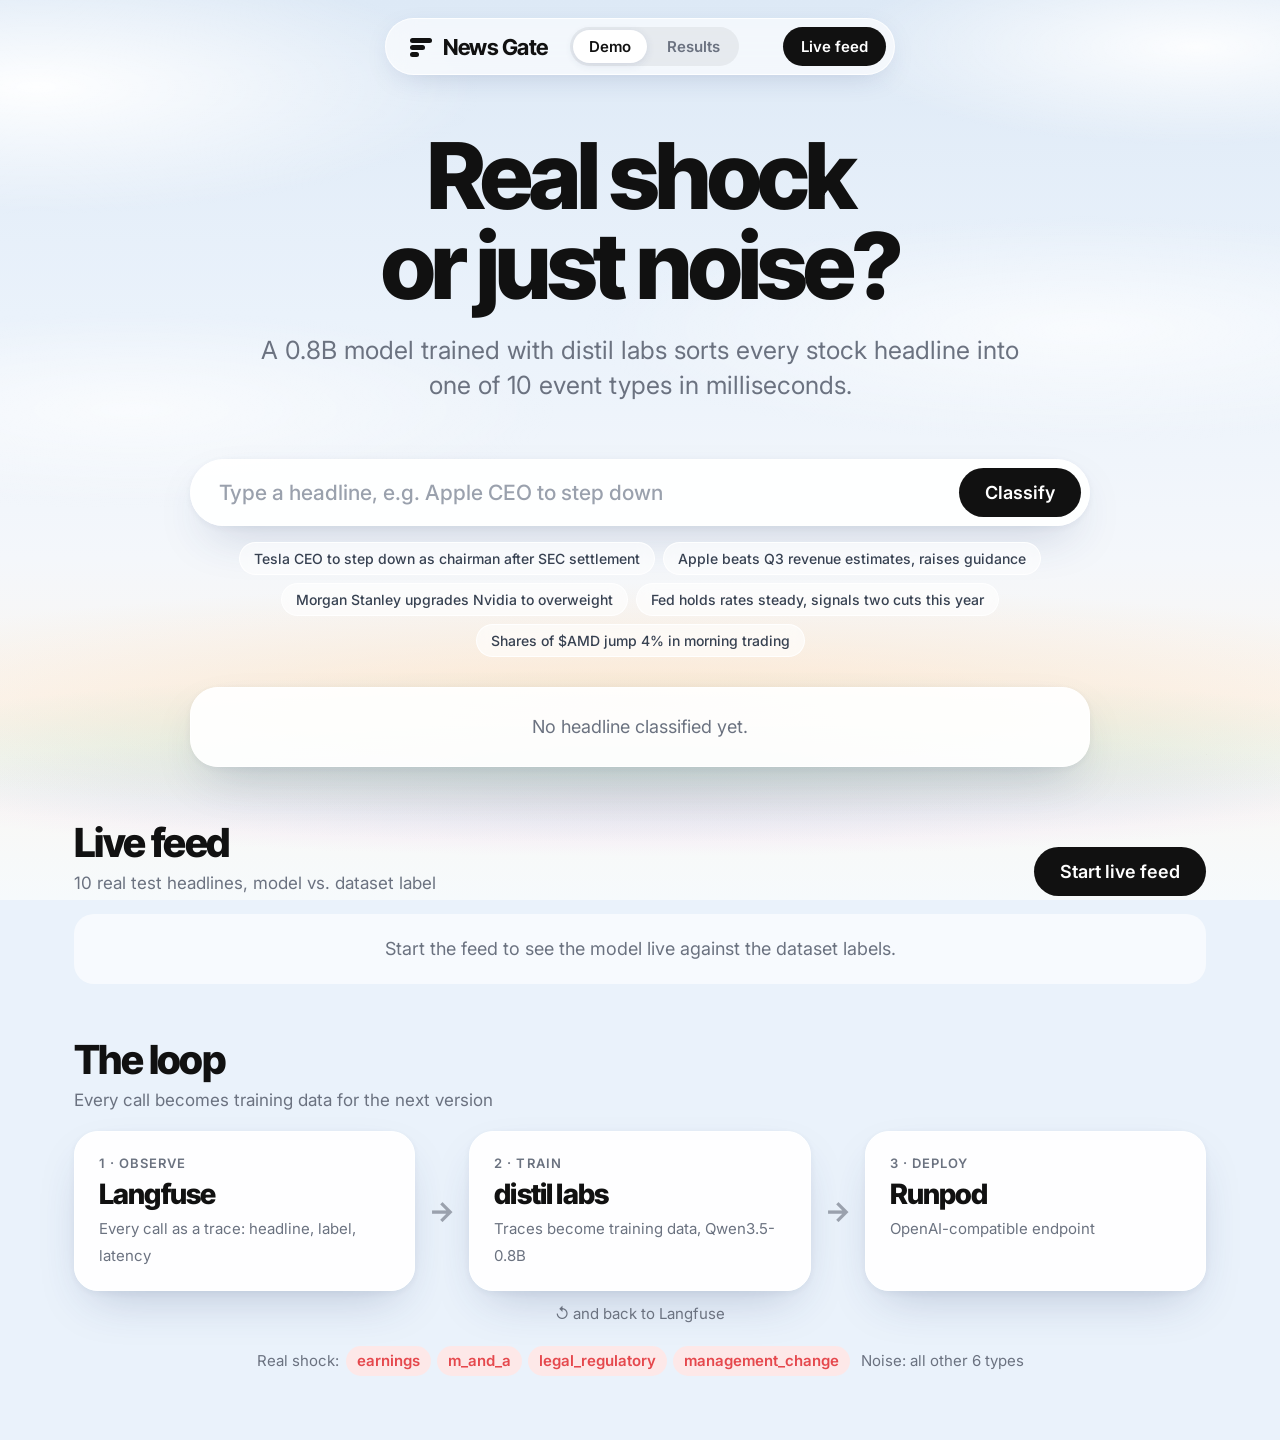
==== ui/index.html @ a43a711e "News Gate UI: animations (bar growth, count-up, sweep, card reveal, result pop, skeleton, feed slide" ====
<!doctype html>
<html lang="en">
<head>
<meta charset="utf-8">
<meta name="viewport" content="width=device-width, initial-scale=1">
<title>News Gate</title>
<link rel="preconnect" href="https://fonts.googleapis.com">
<link rel="preconnect" href="https://fonts.gstatic.com" crossorigin>
<link href="https://fonts.googleapis.com/css2?family=Inter+Tight:wght@400;500;600;700;800&family=Inter:wght@400;500;600&display=swap" rel="stylesheet">
<style>
  :root {
    --ink: #111111; --muted: #6b7280; --line: rgba(17,17,17,.08);
    --card: rgba(255,255,255,.92); --glass: rgba(255,255,255,.62);
    --red: #e5484d; --red-bg: #fde8e8; --green: #12a150; --green-bg: #e3f6ea;
    --shadow: 0 20px 50px -18px rgba(40,60,110,.28), 0 2px 8px rgba(40,60,110,.06);
    --display: "Inter Tight", "Inter Display", Inter, -apple-system, sans-serif;
    --body: Inter, -apple-system, BlinkMacSystemFont, "Segoe UI", sans-serif;
  }
  * { box-sizing: border-box; }
  html { background: #eaf2fb; }
  body {
    margin: 0; min-height: 100vh; color: var(--ink); font: 18px/1.45 var(--body);
    background:
      radial-gradient(ellipse 120% 22% at 50% 78%, rgba(255,214,170,.45), transparent 60%),
      radial-gradient(ellipse 110% 16% at 50% 84%, rgba(160,230,220,.55), transparent 60%),
      radial-gradient(ellipse 100% 12% at 50% 88%, rgba(233,180,235,.4), transparent 60%),
      linear-gradient(180deg, #dde9f6 0%, #eaf2fb 35%, #f4f7fb 62%, #fbf6f0 80%, #f6fafc 100%);
    background-attachment: fixed;
  }
  .sky { position: fixed; inset: -6% -12%; z-index: 0; pointer-events: none;
    background:
      radial-gradient(ellipse 40% 18% at 12% 14%, rgba(255,255,255,.95), transparent 70%),
      radial-gradient(ellipse 32% 14% at 85% 10%, rgba(255,255,255,.9), transparent 70%),
      radial-gradient(ellipse 45% 16% at 78% 38%, rgba(255,255,255,.7), transparent 70%),
      radial-gradient(ellipse 38% 14% at 18% 46%, rgba(255,255,255,.65), transparent 70%);
    animation: drift 90s ease-in-out infinite alternate; }
  @keyframes drift { from { transform: translate3d(-4%, 0, 0); } to { transform: translate3d(4%, -1.5%, 0); } }
  .wrap { position: relative; z-index: 1; max-width: 1180px; margin: 0 auto; padding: 18px 24px 64px; }
  nav { display: flex; justify-content: center; }
  .navpill { display: flex; align-items: center; gap: 22px; padding: 8px 8px 8px 22px; border-radius: 999px;
    background: var(--glass); backdrop-filter: blur(14px); -webkit-backdrop-filter: blur(14px);
    border: 1px solid rgba(255,255,255,.8); box-shadow: 0 8px 30px -12px rgba(40,60,110,.25); flex-wrap: wrap; max-width: 100%; }
  .logo { display: flex; align-items: center; gap: 9px; font: 700 22px var(--display); letter-spacing: -.02em; }
  .logo svg { flex: none; }
  .pills { display: flex; gap: 14px; color: var(--muted); font-size: 16px; flex-wrap: wrap; align-items: center; }
  .pill { display: inline-flex; align-items: center; gap: 7px; }
  .pill::before { content: ""; width: 8px; height: 8px; border-radius: 50%; background: #c4c9d2; }
  .pill.on::before { background: var(--green); }
  .pill.mock::before { background: #f5a524; }
  .btn { font: 600 18px var(--body); padding: 14px 26px; border-radius: 999px; border: 0; cursor: pointer;
    background: var(--ink); color: #fff; white-space: nowrap; transition: transform .15s, opacity .15s; }
  .btn:hover { transform: translateY(-1px); }
  .btn:disabled { opacity: .45; cursor: progress; transform: none; }
  .btn.sm { font-size: 15px; padding: 10px 18px; }

  .hero { text-align: center; padding: 56px 0 26px; }
  h1 { margin: 0; font: 800 clamp(44px, 7.4vw, 92px)/.98 var(--display); letter-spacing: -.045em; color: var(--ink); }
  .subtitle { margin: 22px auto 0; max-width: 760px; color: var(--muted); font-size: clamp(19px, 2.1vw, 25px); line-height: 1.4; }

  .ask { max-width: 900px; margin: 30px auto 0; }
  .inputpill { display: flex; gap: 8px; padding: 8px; border-radius: 999px; background: var(--card); box-shadow: var(--shadow); border: 1px solid #fff; }
  .inputpill input { flex: 1; min-width: 0; border: 0; outline: none; background: transparent; font: 500 21px var(--body); padding: 0 20px; color: var(--ink); }
  .inputpill input::placeholder { color: #9aa1ad; }
  .examples { display: flex; gap: 8px; flex-wrap: wrap; justify-content: center; margin-top: 16px; }
  .examples button { font: 500 14px var(--body); padding: 7px 14px; border-radius: 999px; cursor: pointer;
    background: var(--glass); color: #374151; border: 1px solid rgba(255,255,255,.9); backdrop-filter: blur(8px); }
  .examples button:hover { background: #fff; }

  .results { display: grid; gap: 20px; max-width: 900px; margin: 30px auto 0; }
  .results.two { grid-template-columns: 1fr 1fr; max-width: 1100px; }
  .card { background: var(--card); border-radius: 28px; box-shadow: var(--shadow); border: 1px solid #fff; }
  .result { padding: 26px 30px; min-width: 0; animation: float .35s ease; }
  @keyframes float { from { opacity: 0; transform: translateY(10px); } }
  .result .vh { display: flex; justify-content: space-between; gap: 12px; color: var(--muted); font-size: 15px; font-weight: 500; }
  .result .vh b { color: var(--ink); font-weight: 600; }
  .result .main { display: flex; align-items: center; justify-content: space-between; gap: 18px; flex-wrap: wrap; margin: 8px 0 4px; }
  .result .label { font: 800 54px/1.05 var(--display); letter-spacing: -.04em; overflow-wrap: break-word; min-width: 0; }
  .results.two .result .label { font-size: 42px; }
  .badge { display: inline-flex; align-items: center; gap: 8px; font: 700 20px var(--body); padding: 10px 18px; border-radius: 999px; white-space: nowrap; }
  .badge::before { content: ""; width: 10px; height: 10px; border-radius: 50%; background: currentColor; }
  .badge.shock { color: var(--red); background: var(--red-bg); }
  .badge.noise { color: var(--green); background: var(--green-bg); }
  .meta { display: flex; gap: 24px; flex-wrap: wrap; margin-top: 14px; color: var(--muted); font-size: 16px; align-items: center; }
  .meta b { color: var(--ink); font-variant-numeric: tabular-nums; }
  a { color: var(--ink); font-weight: 600; text-underline-offset: 3px; }
  .err { color: var(--red); font-size: 15px; overflow-wrap: anywhere; }
  .placeholder { text-align: center; color: var(--muted); padding: 26px; }

  section.block { margin-top: 56px; }
  .sechead { display: flex; align-items: flex-end; justify-content: space-between; gap: 20px; flex-wrap: wrap; margin-bottom: 18px; }
  h2 { margin: 0; font: 800 40px/1 var(--display); letter-spacing: -.04em; }
  .sub { color: var(--muted); font-size: 17px; margin-top: 8px; }
  .stats { display: flex; gap: 12px; flex-wrap: wrap; align-items: center; }
  .stat { padding: 12px 18px; border-radius: 20px; display: flex; align-items: center; gap: 12px; }
  .stat .n { font: 800 30px/1 var(--display); letter-spacing: -.03em; font-variant-numeric: tabular-nums; }
  .stat .l { color: var(--muted); font-size: 13px; line-height: 1.25; }
  .feed { display: grid; gap: 10px; }
  .item { display: grid; grid-template-columns: 36px minmax(0,1fr) auto; gap: 14px; align-items: center; padding: 14px 20px; border-radius: 20px; animation: float .3s ease; }
  .item .ok { width: 30px; height: 30px; border-radius: 50%; display: grid; place-items: center; font-weight: 800; font-size: 16px; }
  .item .ok.y { background: var(--green-bg); color: var(--green); }
  .item .ok.n { background: var(--red-bg); color: var(--red); }
  .item .hl { font-size: 17px; font-weight: 500; overflow: hidden; text-overflow: ellipsis; white-space: nowrap; }
  .item .pred { display: flex; gap: 8px; align-items: center; flex-wrap: wrap; justify-content: flex-end; font-size: 14px; }
  .chip { padding: 4px 11px; border-radius: 999px; background: #f2f4f7; font-weight: 600; white-space: nowrap; }
  .chip.good { color: var(--green); background: var(--green-bg); }
  .chip.bad { color: var(--red); background: var(--red-bg); }
  .muted { color: var(--muted); }
  .empty { color: var(--muted); text-align: center; padding: 22px; border-radius: 20px; background: var(--glass); }

  .loop { display: grid; grid-template-columns: 1fr auto 1fr auto 1fr; gap: 14px; align-items: stretch; }
  .step { padding: 22px 24px; border-radius: 24px; }
  .step .k { font-size: 13px; color: var(--muted); font-weight: 600; text-transform: uppercase; letter-spacing: .08em; }
  .step b { display: block; font: 800 28px/1.1 var(--display); letter-spacing: -.03em; margin: 6px 0 6px; }
  .step span { color: var(--muted); font-size: 15px; }
  .arrow { font: 700 28px var(--display); color: #9aa1ad; align-self: center; }
  .loopback { text-align: center; color: var(--muted); font-size: 15px; margin-top: 12px; }
  .legend { margin-top: 18px; text-align: center; color: var(--muted); font-size: 15px; }
  .legend .chip { display: inline-block; margin: 4px 3px 0; }

  .tabs { display: flex; gap: 4px; padding: 3px; border-radius: 999px; background: rgba(17,17,17,.06); }
  .tab { font: 600 15px var(--body); padding: 7px 16px; border-radius: 999px; border: 0; background: transparent; color: var(--muted); cursor: pointer; }
  .tab.active { background: #fff; color: var(--ink); box-shadow: 0 2px 8px rgba(40,60,110,.12); }
  .bars { max-width: 1000px; margin: 34px auto 0; padding: 30px 34px; display: grid; gap: 22px; }
  .bar { display: grid; grid-template-columns: 260px minmax(0,1fr) 170px; gap: 18px; align-items: center; }
  .bname { font-size: 19px; font-weight: 600; }
  .bname small { display: block; font-size: 14px; color: var(--muted); font-weight: 500; }
  .btrack { height: 34px; border-radius: 999px; background: #eef1f5; overflow: hidden; }
  .bfill { position: relative; overflow: hidden; height: 100%; width: var(--v); border-radius: 999px; background: #c9cfd8; transition: width .9s cubic-bezier(.16,1,.3,1); }
  .anim-zero .bfill { width: 0; transition: none; }
  .bfill.sweep::after { content: ""; position: absolute; inset: 0; background: linear-gradient(100deg, transparent 20%, rgba(255,255,255,.75) 50%, transparent 80%); transform: translateX(-100%); animation: sweep 1.1s ease-out forwards; }
  @keyframes sweep { to { transform: translateX(100%); } }
  .reveal { opacity: 0; transform: translateY(16px); }
  .reveal.in { animation: rise .7s cubic-bezier(.16,1,.3,1) forwards; animation-delay: var(--d, 0ms); }
  @keyframes rise { to { opacity: 1; transform: none; } }
  .result { animation: pop .45s cubic-bezier(.16,1,.3,1); }
  @keyframes pop { from { opacity: 0; transform: scale(.96); } }
  .badge.shock { animation: pulse-red 1.1s ease-out .2s 1; }
  .badge.noise { animation: pulse-green 1.1s ease-out .2s 1; }
  @keyframes pulse-red { 0% { box-shadow: 0 0 0 0 rgba(229,72,77,.5); } 100% { box-shadow: 0 0 0 18px rgba(229,72,77,0); } }
  @keyframes pulse-green { 0% { box-shadow: 0 0 0 0 rgba(18,161,80,.4); } 100% { box-shadow: 0 0 0 18px rgba(18,161,80,0); } }
  .skel { padding: 26px 30px; }
  .skel i { display: block; height: 18px; border-radius: 999px; margin: 12px 0; background: linear-gradient(90deg, #eef1f5 25%, #f8fafc 50%, #eef1f5 75%); background-size: 200% 100%; animation: shimmer 1.1s linear infinite; }
  .skel i:nth-child(2) { height: 46px; width: 60%; }
  .skel i:nth-child(3) { width: 35%; }
  @keyframes shimmer { from { background-position: 200% 0; } to { background-position: -200% 0; } }
  .item { animation: slidein .5s cubic-bezier(.16,1,.3,1); }
  @keyframes slidein { from { opacity: 0; transform: translateX(-24px); } }
  .item .ok { animation: tick .5s cubic-bezier(.34,1.56,.64,1) .15s both; }
  @keyframes tick { from { transform: scale(0) rotate(-45deg); opacity: 0; } }
  .arrow { position: relative; }
  .arrow::after { content: ""; position: absolute; left: -6px; top: 50%; width: 8px; height: 8px; margin-top: -4px; border-radius: 50%;
    background: #a78bfa; box-shadow: 0 0 10px 3px rgba(167,139,250,.6); opacity: 0; animation: travel 4.8s ease-in-out infinite; }
  .loop .arrow:nth-of-type(4)::after { animation-delay: 1.6s; }
  @keyframes travel { 0% { transform: translateX(0); opacity: 0; } 5% { opacity: 1; } 28% { transform: translateX(34px); opacity: 1; } 33%, 100% { transform: translateX(34px); opacity: 0; } }
  .loop .step { animation: glow 4.8s ease-in-out infinite; }
  .loop .step:nth-of-type(3) { animation-delay: 1.6s; }
  .loop .step:nth-of-type(5) { animation-delay: 3.2s; }
  @keyframes glow { 0%, 30%, 100% { box-shadow: var(--shadow); } 12% { box-shadow: var(--shadow), 0 0 0 2px rgba(167,139,250,.45), 0 0 34px rgba(167,139,250,.35); } }
  .loopback { animation: back 4.8s ease-in-out infinite; }
  @keyframes back { 0%, 80%, 100% { color: var(--muted); } 90% { color: #8b5cf6; } }
  .bval { font: 800 30px var(--display); letter-spacing: -.03em; text-align: right; font-variant-numeric: tabular-nums; color: #6b7280; white-space: nowrap; }
  .bar.hi .bname, .bar.hi .bval { color: var(--ink); }
  .bar.hi .bfill { background: linear-gradient(90deg, #7dd3fc, #a78bfa 55%, #f472b6); }
  .bar.hi .bval { font-size: 38px; }
  .footline { text-align: center; margin-top: 40px; font: 800 clamp(26px, 3.4vw, 40px)/1.1 var(--display); letter-spacing: -.04em; }
  .kpis { display: grid; grid-template-columns: 1fr 1fr; gap: 20px; margin-top: 22px; }
  .kpi { padding: 24px 30px; }
  .kv { font: 800 64px/1 var(--display); letter-spacing: -.04em; font-variant-numeric: tabular-nums; }
  .kpi.hi .kv { background: linear-gradient(90deg, #38bdf8, #a78bfa 55%, #ec4899); -webkit-background-clip: text; background-clip: text; color: transparent; }
  .kl { color: var(--muted); font-size: 18px; margin-top: 8px; font-weight: 500; }
  .ins-grid { display: grid; grid-template-columns: 1fr 1fr; gap: 20px; margin-top: 20px; }
  .ins { padding: 26px 30px; min-width: 0; }
  h3 { margin: 0 0 16px; font: 800 26px/1.1 var(--display); letter-spacing: -.03em; }
  .cats { display: grid; gap: 15px; }
  .cat { display: grid; grid-template-columns: 170px minmax(0,1fr) 52px; gap: 12px; align-items: center; font-size: 15px; font-weight: 600; }
  .cat .btrack { height: 16px; }
  .cat .bfill { background: linear-gradient(90deg, #7dd3fc, #a78bfa); }
  .cat .pct { text-align: right; font-variant-numeric: tabular-nums; }
  .conf { display: flex; align-items: center; gap: 8px; flex-wrap: wrap; padding: 8px 0; border-bottom: 1px solid var(--line); font-size: 16px; }
  .conf .x { margin-left: auto; font: 800 20px var(--display); color: var(--red); }
  .exerr { margin-top: 16px; display: grid; gap: 10px; }
  .exerr div { font-size: 15px; color: #374151; }
  .exerr small { display: block; color: var(--muted); font-size: 13px; margin-top: 2px; }
  @media (prefers-reduced-motion: reduce) {
    *, *::before, *::after { animation: none !important; transition: none !important; }
    .reveal { opacity: 1; transform: none; }
    .arrow::after { display: none; }
  }
  @media (max-width: 860px) {
    .kpis, .ins-grid { grid-template-columns: 1fr; }
    .cat { grid-template-columns: 130px minmax(0,1fr) 46px; }
    .bar { grid-template-columns: 1fr auto; }
    .btrack { grid-column: 1 / -1; grid-row: 2; }
    .wrap { padding: 12px 16px 48px; }
    .navpill { padding: 8px 8px 8px 16px; gap: 12px; }
    .pills { display: none; }
    .hero { padding-top: 36px; }
    .inputpill { flex-direction: column; border-radius: 28px; }
    .inputpill input { padding: 14px 14px; }
    .results.two { grid-template-columns: 1fr; }
    .result .label { font-size: 38px; }
    .item { grid-template-columns: 30px minmax(0,1fr); }
    .item .pred { grid-column: 2; justify-content: flex-start; }
    .item .hl { white-space: normal; }
    .loop { grid-template-columns: 1fr; }
    .arrow { text-align: center; transform: rotate(90deg); }
    h2 { font-size: 32px; }
  }
</style>
</head>
<body>
<div class="sky" aria-hidden="true"></div>
<div class="wrap">
  <nav>
    <div class="navpill">
      <div class="logo">
        <svg width="26" height="26" viewBox="0 0 26 26" aria-hidden="true"><rect x="2" y="4" width="22" height="5" rx="2.5" fill="#111"/><rect x="2" y="11" width="15" height="5" rx="2.5" fill="#111"/><rect x="2" y="18" width="9" height="5" rx="2.5" fill="#111"/></svg>
        News Gate
      </div>
      <div class="tabs" role="tablist">
        <button type="button" class="tab active" data-page="demo">Demo</button>
        <button type="button" class="tab" data-page="results">Results</button>
      </div>
      <div class="pills" id="pills"></div>
      <button class="btn sm" type="button" id="navfeed">Live feed</button>
    </div>
  </nav>

  <div id="page-demo">
  <div class="hero">
    <h1>Real shock<br>or just noise?</h1>
    <div class="subtitle">A 0.8B model trained with distil labs sorts every stock headline into one of 10 event types in milliseconds.</div>
  </div>

  <div class="ask">
    <form class="inputpill" id="form">
      <input type="text" id="headline" autocomplete="off" placeholder="Type a headline, e.g. Apple CEO to step down" />
      <button class="btn" type="submit" id="go">Classify</button>
    </form>
    <div class="examples" id="examples"></div>
  </div>

  <div class="results" id="results"><div class="card placeholder">No headline classified yet.</div></div>

  <section class="block" id="feedsec">
    <div class="sechead">
      <div>
        <h2>Live feed</h2>
        <div class="sub">10 real test headlines, model vs. dataset label</div>
      </div>
      <div class="stats"><span class="stats" id="stats"></span><button class="btn" id="feedbtn" type="button">Start live feed</button></div>
    </div>
    <div class="feed" id="feed"><div class="empty">Start the feed to see the model live against the dataset labels.</div></div>
  </section>

  <section class="block">
    <div class="sechead">
      <div>
        <h2>The loop</h2>
        <div class="sub">Every call becomes training data for the next version</div>
      </div>
    </div>
    <div class="loop">
      <div class="card step"><div class="k">1 &middot; Observe</div><b>Langfuse</b><span>Every call as a trace: headline, label, latency</span></div>
      <div class="arrow">&rarr;</div>
      <div class="card step"><div class="k">2 &middot; Train</div><b>distil labs</b><span>Traces become training data, Qwen3.5-0.8B</span></div>
      <div class="arrow">&rarr;</div>
      <div class="card step"><div class="k">3 &middot; Deploy</div><b>Runpod</b><span>OpenAI-compatible endpoint</span></div>
    </div>
    <div class="loopback">&#8634; and back to Langfuse</div>
    <div class="legend">Real shock:
      <span class="chip bad">earnings</span><span class="chip bad">m_and_a</span><span class="chip bad">legal_regulatory</span><span class="chip bad">management_change</span>
      &nbsp;Noise: all other 6 types
    </div>
  </section>
  </div>

  <div id="page-results" hidden>
    <div class="hero">
      <h1>Our 0.8B student<br>beats its teacher.</h1>
      <div class="subtitle">Exactly correct event type on 400 test headlines.</div>
    </div>
    <div class="card bars">
      <div class="bar"><div class="bname">Keyword rules</div><div class="btrack"><div class="bfill" style="--v:30.5%"></div></div><div class="bval">30.5 %</div></div>
      <div class="bar"><div class="bname">Qwen3.5-0.8B untrained</div><div class="btrack"><div class="bfill" style="--v:55.75%"></div></div><div class="bval">55.75 %</div></div>
      <div class="bar"><div class="bname">GLM 5.3 teacher</div><div class="btrack"><div class="bfill" style="--v:79.25%"></div></div><div class="bval">79.25 %</div></div>
      <div class="bar hi"><div class="bname">Our Qwen3.5-0.8B<small>distil labs, 6.6 min training</small></div><div class="btrack"><div class="bfill" style="--v:88%"></div></div><div class="bval">88.0 %</div></div>
    </div>
    <div id="insights" hidden>
      <div class="kpis">
        <div class="card kpi"><div class="kv" id="kpi-exact"></div><div class="kl">Exact event type</div></div>
        <div class="card kpi hi"><div class="kv" id="kpi-shock"></div><div class="kl">Shock vs. noise correct</div></div>
      </div>
      <div class="ins-grid">
        <div class="card ins">
          <h3>Accuracy per category</h3>
          <div class="cats" id="cats"></div>
        </div>
        <div class="card ins">
          <h3>Where it still fails</h3>
          <div id="confusions"></div>
          <div class="exerr" id="exerr"></div>
        </div>
      </div>
      <div class="loopback" style="font-size:18px">These errors become the next training round (Langfuse &rarr; distil labs)</div>
    </div>
    <div class="loop" style="margin-top:28px">
      <div class="card step"><div class="k">1</div><b>Collect traces on Langfuse</b></div>
      <div class="arrow">&rarr;</div>
      <div class="card step"><div class="k">2</div><b>Train on distil labs</b><span>LoRA, teacher-generated synthetic data</span></div>
      <div class="arrow">&rarr;</div>
      <div class="card step"><div class="k">3</div><b>Run on Runpod</b></div>
    </div>
    <div class="loopback">&#8634; and back to Langfuse</div>
    <div class="footline">Frontier quality at a fraction of the cost.</div>
  </div>
</div>

<script>
const $ = (id) => document.getElementById(id);
const esc = (s) => String(s ?? "").replace(/[&<>"']/g, (c) => ({"&":"&amp;","<":"&lt;",">":"&gt;",'"':"&quot;","'":"&#39;"}[c]));
let CONFIG = null;

const EXAMPLES = [
  "Tesla CEO to step down as chairman after SEC settlement",
  "Apple beats Q3 revenue estimates, raises guidance",
  "Morgan Stanley upgrades Nvidia to overweight",
  "Fed holds rates steady, signals two cuts this year",
  "Shares of $AMD jump 4% in morning trading",
];

async function api(path, body) {
  const res = await fetch(path, body ? { method: "POST", headers: { "Content-Type": "application/json" }, body: JSON.stringify(body) } : {});
  const data = await res.json();
  if (!res.ok) throw new Error(data.error || res.statusText);
  return data;
}

function badge(shock) {
  if (shock === null || shock === undefined) return "";
  return shock ? '<span class="badge shock">Real shock</span>' : '<span class="badge noise">Noise</span>';
}

function renderResults(results) {
  const box = $("results");
  box.className = "results" + (results.length > 1 ? " two" : "");
  box.innerHTML = results.map((r) => `
    <div class="card result">
      <div class="vh"><span>${r.variant === "mock" ? "Mock" : "Version " + esc(r.variant)}</span><b>${r.mock ? "Mock (keyword rules)" : esc(r.model)}</b></div>
      ${r.error ? `<div class="main"><div class="label" style="color:var(--red)">Error</div></div><div class="err">${esc(r.error)}</div>` : `
      <div class="main"><div class="label">${esc(r.label).replace(/_/g, "_<wbr>")}</div>${badge(r.shock)}</div>`}
      <div class="meta">
        <span>Response time <b><span class="count" data-to="${r.latency_ms}" data-dec="0">${r.latency_ms}</span> ms</b></span>
        ${r.trace_url ? `<a href="${esc(r.trace_url)}" target="_blank" rel="noopener">View in Langfuse &rarr;</a>` : `<span>${r.mock ? "Mock mode, no trace" : "No Langfuse trace"}</span>`}
      </div>
    </div>`).join("");
  box.querySelectorAll(".count").forEach((el) => countUp(el, 600));
}

const REDUCED = matchMedia("(prefers-reduced-motion: reduce)").matches;
function countUp(el, ms = 900, delay = 0) {
  const to = parseFloat(el.dataset.to), dec = +el.dataset.dec || 0, suffix = el.dataset.suffix || "";
  if (REDUCED) { el.textContent = to.toFixed(dec) + suffix; return; }
  const start = performance.now() + delay;
  el.textContent = (0).toFixed(dec) + suffix;
  const step = (t) => {
    const k = Math.min(1, Math.max(0, (t - start) / ms));
    el.textContent = (to * (1 - Math.pow(1 - k, 3))).toFixed(dec) + suffix;
    if (k < 1) requestAnimationFrame(step);
  };
  requestAnimationFrame(step);
}

async function classify(headline) {
  $("go").disabled = true;
  const n = CONFIG && CONFIG.variants.length > 1 ? 2 : 1;
  $("results").className = "results" + (n > 1 ? " two" : "");
  $("results").innerHTML = '<div class="card skel"><i></i><i></i><i></i></div>'.repeat(n);
  try {
    const data = await api("/classify", { headline });
    renderResults(data.results);
    return data.results;
  } catch (e) {
    $("results").innerHTML = `<div class="card placeholder err">${esc(e.message)}</div>`;
  } finally {
    $("go").disabled = false;
  }
}

$("form").addEventListener("submit", (e) => {
  e.preventDefault();
  const h = $("headline").value.trim();
  if (h) classify(h);
});

$("examples").innerHTML = EXAMPLES.map((x, i) => `<button type="button" data-i="${i}">${esc(x)}</button>`).join("");
$("examples").addEventListener("click", (e) => {
  const b = e.target.closest("button");
  if (!b) return;
  $("headline").value = EXAMPLES[b.dataset.i];
  classify(EXAMPLES[b.dataset.i]);
});

function sparkline(values) {
  if (values.length < 2) return "";
  const w = 90, h = 30, max = Math.max(...values), min = Math.min(...values), span = max - min || 1;
  const pts = values.map((v, i) => `${(i * w / (values.length - 1)).toFixed(1)},${(h - 3 - (v - min) / span * (h - 6)).toFixed(1)}`).join(" ");
  const last = pts.split(" ").pop().split(",");
  return `<svg width="${w + 6}" height="${h}" viewBox="-3 0 ${w + 6} ${h}" aria-hidden="true">
    <defs><linearGradient id="sg" gradientUnits="userSpaceOnUse" x1="0" x2="${w}" y1="0" y2="0"><stop offset="0" stop-color="#7dd3fc"/><stop offset="1" stop-color="#f472b6"/></linearGradient></defs>
    <polyline points="${pts}" fill="none" stroke="url(#sg)" stroke-width="2.5" stroke-linecap="round" stroke-linejoin="round"/>
    <circle cx="${last[0]}" cy="${last[1]}" r="3.5" fill="#f472b6"/></svg>`;
}

function renderStats(stats) {
  const keys = Object.keys(stats);
  $("stats").innerHTML = keys.map((k) => {
    const s = stats[k];
    const acc = s.n ? Math.round((100 * s.hit) / s.n) : 0;
    const lat = s.n ? Math.round(s.ms.reduce((a, b) => a + b, 0) / s.n) : 0;
    const tag = keys.length > 1 ? ` &middot; ${esc(k)}` : "";
    return `<div class="card stat"><div class="n">${acc}%</div><div class="l">Accuracy${tag}<br>${s.hit} of ${s.n}</div></div>
            <div class="card stat"><div class="n">${lat}<span class="muted" style="font-size:16px"> ms</span></div><div class="l">Latency${tag}<br>Mean</div>${sparkline(s.ms)}</div>`;
  }).join("");
}

async function runFeed() {
  const btn = $("feedbtn");
  if (btn.disabled) return;
  btn.disabled = true; $("navfeed").disabled = true;
  btn.textContent = "Running...";
  $("feed").innerHTML = "";
  const stats = {};
  CONFIG.variants.forEach((v) => (stats[v.key] = { n: 0, hit: 0, ms: [] }));
  renderStats(stats);
  try {
    const items = await api("/feed");
    for (const it of items) {
      $("headline").value = it.headline;
      const results = (await api("/classify", { headline: it.headline })).results;
      results.forEach((r) => {
        const s = stats[r.variant] || (stats[r.variant] = { n: 0, hit: 0, ms: [] });
        s.n += 1; s.ms.push(r.latency_ms); if (r.label === it.expected) s.hit += 1;
      });
      renderStats(stats);
      const allOk = results.every((r) => r.label === it.expected);
      const preds = results.map((r) => {
        const tag = results.length > 1 ? `${esc(r.variant)}: ` : "";
        return `<span class="chip ${r.label === it.expected ? "good" : "bad"}">${tag}${esc(r.label ?? "Error")}</span>`;
      }).join("");
      const row = document.createElement("div");
      row.className = "card item";
      row.innerHTML = `<div class="ok ${allOk ? "y" : "n"}">${allOk ? "&#10003;" : "&#10005;"}</div>
        <div class="hl" title="${esc(it.headline)}">${esc(it.headline)}</div>
        <div class="pred">${preds}<span class="muted">Dataset: ${esc(it.expected)}</span></div>`;
      $("feed").prepend(row);
      renderResults(results);
      await new Promise((r) => setTimeout(r, 400));
    }
  } catch (e) {
    $("feed").insertAdjacentHTML("afterbegin", `<div class="empty err">${esc(e.message)}</div>`);
  } finally {
    btn.disabled = false; $("navfeed").disabled = false;
    btn.textContent = "Restart live feed";
  }
}
$("feedbtn").addEventListener("click", runFeed);
$("navfeed").addEventListener("click", () => { showPage("demo"); $("feedsec").scrollIntoView({ behavior: "smooth" }); runFeed(); });

function showPage(name) {
  $("page-demo").hidden = name !== "demo";
  $("page-results").hidden = name !== "results";
  document.querySelectorAll(".tab").forEach((t) => t.classList.toggle("active", t.dataset.page === name));
  history.replaceState(null, "", name === "results" ? "#results" : "#");
  window.scrollTo(0, 0);
  if (name === "results") animateResults();
}

function animateResults() {
  const page = $("page-results");
  if (page.hidden) return;
  const cards = page.querySelectorAll(".card:not(.step)");
  cards.forEach((c, i) => { c.classList.add("reveal"); c.classList.remove("in"); c.style.setProperty("--d", `${i * 90}ms`); });
  page.classList.add("anim-zero");
  page.querySelectorAll(".bfill").forEach((b) => b.classList.remove("sweep"));
  void page.offsetWidth;
  cards.forEach((c) => c.classList.add("in"));
  page.classList.remove("anim-zero");
  const fills = [...page.querySelectorAll(".bars .bfill")].concat([...page.querySelectorAll(".cats .bfill")]);
  fills.forEach((b, i) => { b.style.transitionDelay = `${150 + i * 110}ms`; });
  page.querySelectorAll(".bars .bval, .cats .pct, .kv").forEach((el, i) => {
    if (!el.dataset.to) {
      const m = el.textContent.match(/[\d.]+/);
      if (!m) return;
      el.dataset.to = m[0]; el.dataset.dec = (m[0].split(".")[1] || "").length; el.dataset.suffix = " %";
    }
    countUp(el, 900, 150 + i * 60);
  });
  const ours = page.querySelector(".bar.hi .bfill");
  if (ours) setTimeout(() => ours.classList.add("sweep"), 150 + 3 * 110 + 900);
}
document.querySelectorAll(".tab").forEach((t) => t.addEventListener("click", () => showPage(t.dataset.page)));
document.addEventListener("keydown", (e) => {
  if (e.target.tagName === "INPUT" || e.metaKey || e.ctrlKey || e.altKey) return;
  if (e.key === "1") showPage("demo");
  if (e.key === "2") showPage("results");
});
const pct = (x, d = 0) => (Math.round(x * 100 * 10 ** d + 1e-6) / 10 ** d).toFixed(d) + " %";
fetch("/insights").then((r) => (r.ok ? r.json() : null)).then((d) => {
  if (!d) return;
  $("kpi-exact").textContent = pct(d.accuracy, 1);
  $("kpi-shock").textContent = pct(d.shock_accuracy, 1);
  $("cats").innerHTML = Object.entries(d.per_label).sort((a, b) => b[1].acc - a[1].acc).map(([k, v]) =>
    `<div class="cat"><span>${esc(k)}</span><div class="btrack"><div class="bfill" style="--v:${v.acc * 100}%"></div></div><span class="pct">${pct(v.acc)}</span></div>`).join("");
  $("confusions").innerHTML = d.top_confusions.map((c) =>
    `<div class="conf"><span class="chip">${esc(c.gold)}</span>&rarr;<span class="chip bad">${esc(c.pred)}</span><span class="x">x${c.count}</span></div>`).join("");
  $("exerr").innerHTML = d.example_errors.slice(0, 3).map((e) =>
    `<div>&ldquo;${esc(e.headline)}&rdquo;<small>dataset ${esc(e.gold)}, predicted ${esc(e.pred)}</small></div>`).join("");
  $("insights").hidden = false;
  animateResults();
}).catch(() => {});
window.addEventListener("hashchange", () => showPage(location.hash === "#results" ? "results" : "demo"));
if (location.hash === "#results") showPage("results");

(async () => {
  CONFIG = await api("/config");
  const pills = [];
  if (CONFIG.mock) pills.push('<span class="pill mock">Mock mode</span>');
  else CONFIG.variants.forEach((v) => pills.push(`<span class="pill on">${esc(v.key)}: ${esc(v.model)}</span>`));
  pills.push(`<span class="pill ${CONFIG.langfuse ? "on" : ""}">Langfuse ${CONFIG.langfuse ? "on" : "off"}</span>`);
  $("pills").innerHTML = pills.join("");
})();
</script>
</body>
</html>
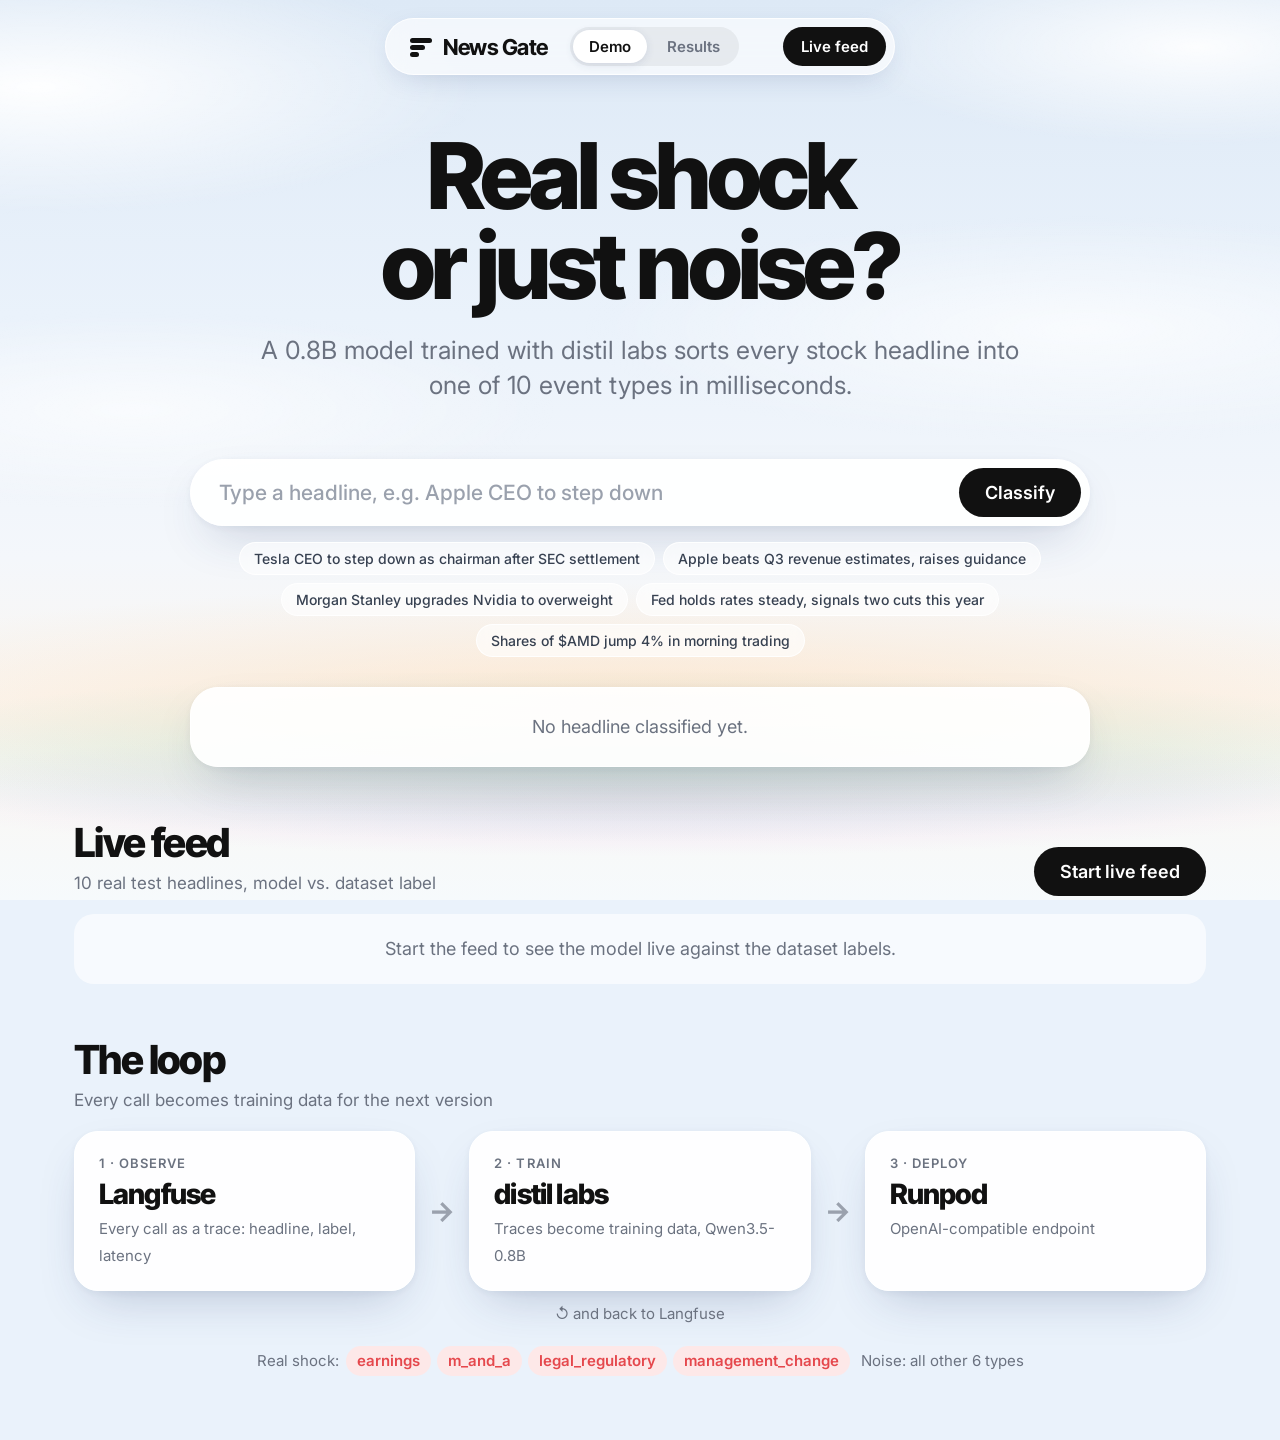
==== commit 30d26a91: "News Gate UI: Vercel layout (static index.html, Python functions under ui/api, shared _core, vercel." ====
--- a/ui/index.html
+++ b/ui/index.html
@@ -377,7 +377,7 @@
   $("results").className = "results" + (n > 1 ? " two" : "");
   $("results").innerHTML = '<div class="card skel"><i></i><i></i><i></i></div>'.repeat(n);
   try {
-    const data = await api("/classify", { headline });
+    const data = await api("/api/classify", { headline });
     renderResults(data.results);
     return data.results;
   } catch (e) {
@@ -434,10 +434,10 @@
   CONFIG.variants.forEach((v) => (stats[v.key] = { n: 0, hit: 0, ms: [] }));
   renderStats(stats);
   try {
-    const items = await api("/feed");
+    const items = await api("/api/feed");
     for (const it of items) {
       $("headline").value = it.headline;
-      const results = (await api("/classify", { headline: it.headline })).results;
+      const results = (await api("/api/classify", { headline: it.headline })).results;
       results.forEach((r) => {
         const s = stats[r.variant] || (stats[r.variant] = { n: 0, hit: 0, ms: [] });
         s.n += 1; s.ms.push(r.latency_ms); if (r.label === it.expected) s.hit += 1;
@@ -506,7 +506,7 @@
   if (e.key === "2") showPage("results");
 });
 const pct = (x, d = 0) => (Math.round(x * 100 * 10 ** d + 1e-6) / 10 ** d).toFixed(d) + " %";
-fetch("/insights").then((r) => (r.ok ? r.json() : null)).then((d) => {
+fetch("/api/insights").then((r) => (r.ok ? r.json() : null)).then((d) => {
   if (!d) return;
   $("kpi-exact").textContent = pct(d.accuracy, 1);
   $("kpi-shock").textContent = pct(d.shock_accuracy, 1);
@@ -523,7 +523,7 @@
 if (location.hash === "#results") showPage("results");
 
 (async () => {
-  CONFIG = await api("/config");
+  CONFIG = await api("/api/config");
   const pills = [];
   if (CONFIG.mock) pills.push('<span class="pill mock">Mock mode</span>');
   else CONFIG.variants.forEach((v) => pills.push(`<span class="pill on">${esc(v.key)}: ${esc(v.model)}</span>`));
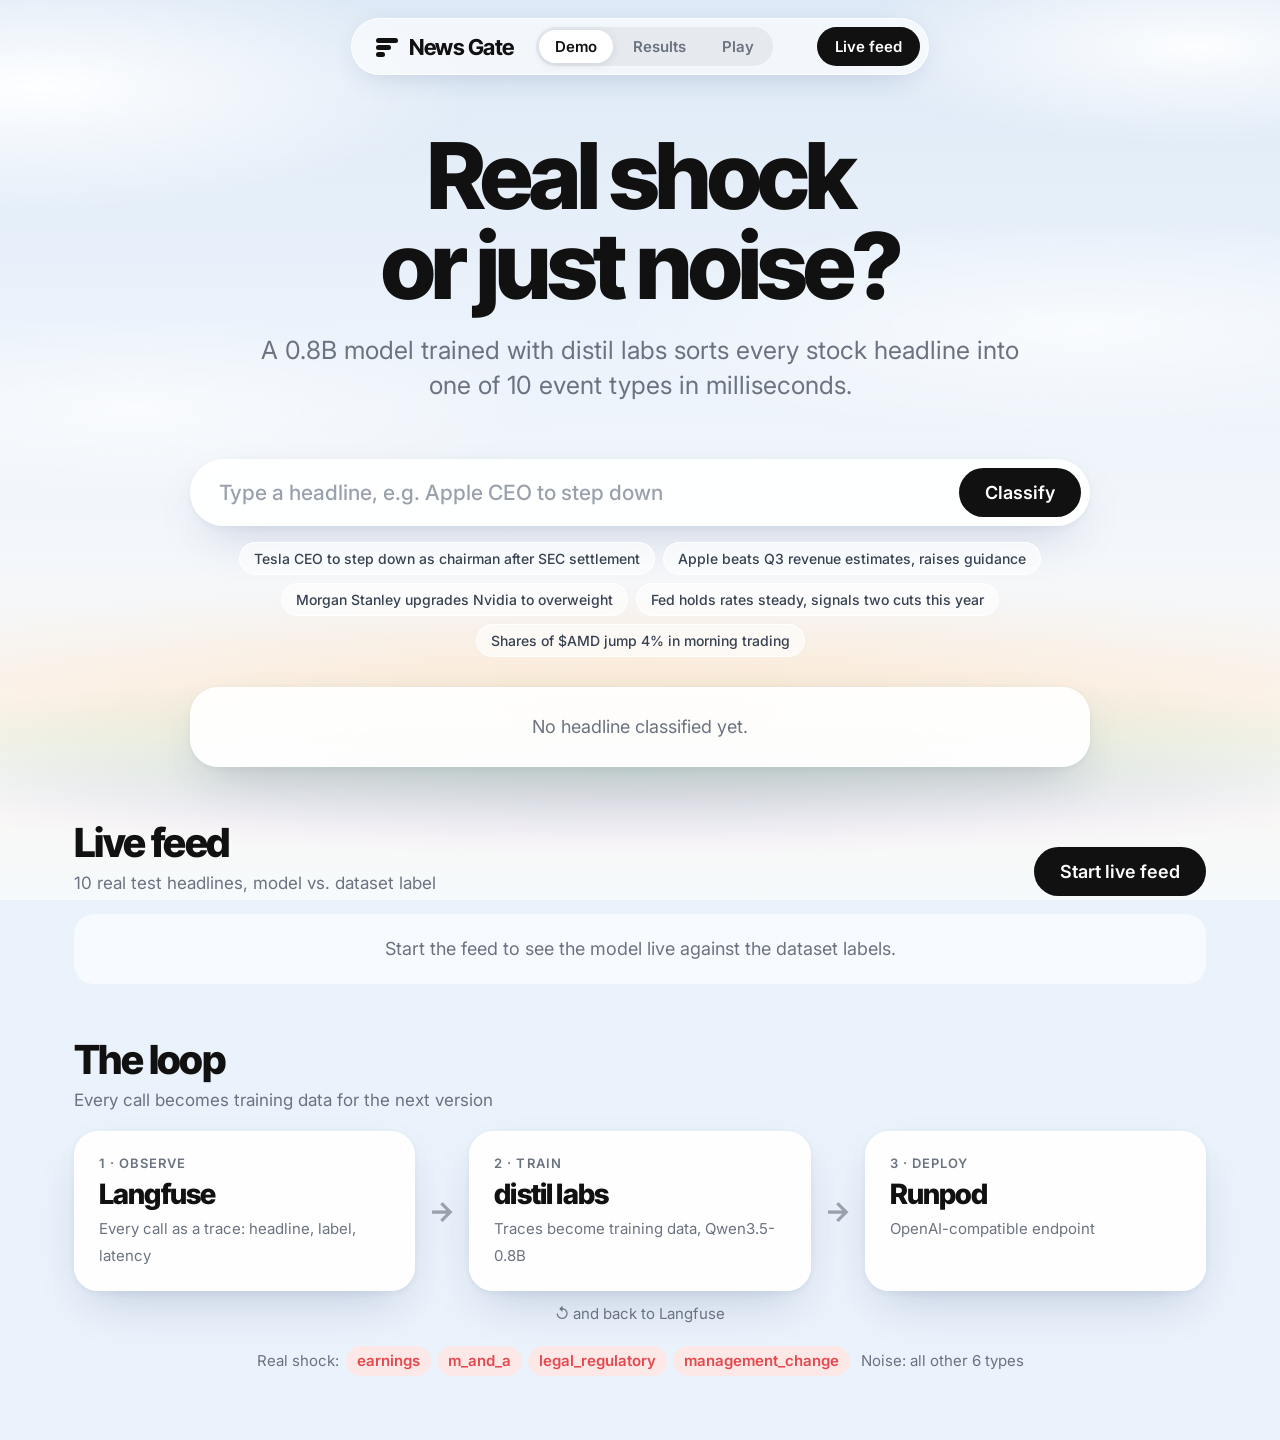
==== commit c728c89c: "News Gate UI: Play page 'Beat the model' (10 random test headlines, countdown, live model reveal, sc" ====
--- a/ui/index.html
+++ b/ui/index.html
@@ -181,13 +181,93 @@
   .exerr { margin-top: 16px; display: grid; gap: 10px; }
   .exerr div { font-size: 15px; color: #374151; }
   .exerr small { display: block; color: var(--muted); font-size: 13px; margin-top: 2px; }
+  .kstrip { display: grid; grid-template-columns: 1fr 1fr 1.55fr 1fr .8fr; margin: 30px 0 22px; padding: 6px 0; }
+  .ks { padding: 16px 22px; border-left: 1px solid var(--line); min-width: 0; }
+  .ks:first-child { border-left: 0; }
+  .kv.sm { font-size: clamp(22px, 2.5vw, 32px); white-space: nowrap; }
+  .kv.grad { background: linear-gradient(90deg, #38bdf8, #a78bfa 55%, #ec4899); -webkit-background-clip: text; background-clip: text; color: transparent; }
+  .kv .slash { color: #c4c9d2; font-weight: 600; }
+  .ks .kl { font-size: 14px; margin-top: 6px; }
+  .ins-grid.wide { grid-template-columns: minmax(0, 1.5fr) minmax(0, 1fr); }
+  .heatwrap { overflow-x: auto; }
+  .heat { border-collapse: separate; border-spacing: 3px; font-size: 12px; margin: 0 auto; }
+  .heat th { font-weight: 600; color: var(--muted); white-space: nowrap; padding: 0 6px 0 0; text-align: right; }
+  .heat thead th { height: 112px; vertical-align: bottom; padding: 0; text-align: left; }
+  .heat thead th span { display: inline-block; transform: rotate(-55deg); transform-origin: left bottom; translate: 14px -2px; width: 18px; }
+  .heat td { width: 32px; height: 28px; text-align: center; border-radius: 6px; font-weight: 700; font-variant-numeric: tabular-nums; }
+  .heat td.diag { color: #fff; }
+  .heat td.zero { color: transparent; background: #f3f5f8; }
+  .mcard { display: grid; grid-template-columns: auto minmax(0, 1fr); gap: 12px 18px; margin: 0; font-size: 16px; }
+  .mcard dt { color: var(--muted); font-weight: 500; }
+  .mcard dd { margin: 0; font-weight: 600; overflow-wrap: anywhere; }
+  .history { max-width: 900px; margin: 18px auto 0; }
+  .hhead { color: var(--muted); font-size: 14px; font-weight: 600; text-transform: uppercase; letter-spacing: .08em; margin: 0 0 8px 6px; }
+  .hrow { display: grid; grid-template-columns: minmax(0, 1fr) auto auto; gap: 12px; align-items: center; padding: 10px 18px; border-radius: 16px; margin-bottom: 6px;
+    background: var(--glass); border: 1px solid rgba(255,255,255,.9); font-size: 15px; animation: slidein .4s cubic-bezier(.16,1,.3,1); }
+  .hrow .hl { overflow: hidden; text-overflow: ellipsis; white-space: nowrap; font-weight: 500; }
+  .hrow .ms { color: var(--muted); font-variant-numeric: tabular-nums; font-size: 14px; }
+  .chip.shk { color: var(--red); background: var(--red-bg); }
+  .chip.nse { color: var(--green); background: var(--green-bg); }
+  #page-play .hero { padding: 26px 0 0; }
+  #page-play h1 { font-size: clamp(40px, 5.4vw, 66px); }
+  #page-play .subtitle { margin-top: 12px; font-size: clamp(17px, 1.8vw, 21px); }
+  .gbtn.dim { opacity: .3; }
+  .gbtn.picked { outline: 4px solid rgba(17,17,17,.85); outline-offset: 3px; }
+  .gscore { display: flex; align-items: center; justify-content: center; gap: 28px; max-width: 900px; margin: 20px auto 0; padding: 12px 30px; }
+  .gs { text-align: center; min-width: 90px; }
+  .gn { font: 800 48px/1 var(--display); letter-spacing: -.04em; font-variant-numeric: tabular-nums; }
+  .gn.grad { background: linear-gradient(90deg, #38bdf8, #a78bfa 55%, #ec4899); -webkit-background-clip: text; background-clip: text; color: transparent; }
+  .gvs { color: var(--muted); font-weight: 600; }
+  .ground { margin-left: auto; color: var(--muted); font-weight: 600; font-size: 16px; }
+  .gstage { max-width: 900px; margin: 16px auto 0; padding: 28px 34px; min-height: 300px; display: flex; flex-direction: column; justify-content: center; animation: pop .45s cubic-bezier(.16,1,.3,1); }
+  .gstart { text-align: center; }
+  .btn.big { font-size: 22px; padding: 18px 38px; }
+  .ghint { color: var(--muted); font-size: 15px; margin-top: 16px; }
+  .ghint b { color: var(--ink); }
+  .gtop { display: flex; align-items: center; gap: 24px; }
+  .ghead { flex: 1; min-width: 0; font: 700 clamp(24px, 3vw, 34px)/1.2 var(--display); letter-spacing: -.02em; overflow-wrap: break-word; }
+  .ring { flex: none; width: 84px; height: 84px; position: relative; }
+  .ring svg { transform: rotate(-90deg); }
+  .ring .rbg { stroke: #eef1f5; }
+  .ring .rfg { stroke: url(#rg); stroke-linecap: round; transition: stroke-dashoffset .1s linear; }
+  .ring .rt { position: absolute; inset: 0; display: grid; place-items: center; font: 800 26px var(--display); font-variant-numeric: tabular-nums; }
+  .ring.low .rt { color: var(--red); }
+  .gbtns { display: grid; grid-template-columns: 1fr 1fr; gap: 16px; margin-top: 30px; }
+  .gbtn { font: 700 24px var(--body); padding: 22px; border-radius: 999px; border: 0; cursor: pointer; color: #fff; background: var(--ink); transition: transform .15s, box-shadow .15s; }
+  .gbtn:hover { transform: translateY(-2px); }
+  .gbtn.s { background: var(--red); box-shadow: 0 12px 30px -12px rgba(229,72,77,.7); }
+  .gbtn.n { background: var(--green); box-shadow: 0 12px 30px -12px rgba(18,161,80,.7); }
+  .gbtn kbd { font: 600 14px var(--body); opacity: .75; margin-left: 8px; }
+  .gbtn:disabled { cursor: default; transform: none; }
+  .greveal { display: grid; gap: 10px; margin-top: 26px; }
+  .grow { display: grid; grid-template-columns: 130px minmax(0,1fr) auto; gap: 14px; align-items: center; padding: 12px 18px; border-radius: 16px; background: #f6f8fb; opacity: 0; animation: rise .55s cubic-bezier(.16,1,.3,1) forwards; animation-delay: var(--d); }
+  .grow .who { color: var(--muted); font-weight: 600; font-size: 15px; }
+  .grow .what { font-weight: 700; font-size: 19px; display: flex; gap: 10px; align-items: center; flex-wrap: wrap; min-width: 0; }
+  .grow .res { font-size: 22px; font-weight: 800; }
+  .grow .res.y { color: var(--green); } .grow .res.n { color: var(--red); }
+  .gnote { color: var(--muted); text-align: center; margin-top: 18px; font-size: 15px; }
+  .gnext { display: flex; justify-content: flex-end; margin-top: 20px; }
+  .gend { text-align: center; }
+  .gend .gverdict { font: 800 clamp(40px, 6vw, 72px)/1 var(--display); letter-spacing: -.045em; margin: 6px 0 14px; }
+  .gend .line { font-size: 22px; color: #374151; font-weight: 600; }
+  .gend .line b { color: var(--ink); }
   @media (prefers-reduced-motion: reduce) {
     *, *::before, *::after { animation: none !important; transition: none !important; }
     .reveal { opacity: 1; transform: none; }
     .arrow::after { display: none; }
   }
   @media (max-width: 860px) {
-    .kpis, .ins-grid { grid-template-columns: 1fr; }
+    .kpis, .ins-grid, .ins-grid.wide { grid-template-columns: 1fr; }
+    .gstage { padding: 24px 20px; }
+    .gtop { flex-direction: column-reverse; align-items: flex-start; }
+    .gbtns { grid-template-columns: 1fr; }
+    .grow { grid-template-columns: 1fr auto; }
+    .grow .who { grid-column: 1 / -1; }
+    .ground { display: none; }
+    .kstrip { grid-template-columns: 1fr 1fr; }
+    .ks { border-left: 0; }
+    .hrow { grid-template-columns: minmax(0, 1fr) auto; }
+    .hrow .ms { display: none; }
     .cat { grid-template-columns: 130px minmax(0,1fr) 46px; }
     .bar { grid-template-columns: 1fr auto; }
     .btrack { grid-column: 1 / -1; grid-row: 2; }
@@ -220,6 +300,7 @@
       <div class="tabs" role="tablist">
         <button type="button" class="tab active" data-page="demo">Demo</button>
         <button type="button" class="tab" data-page="results">Results</button>
+        <button type="button" class="tab" data-page="play">Play</button>
       </div>
       <div class="pills" id="pills"></div>
       <button class="btn sm" type="button" id="navfeed">Live feed</button>
@@ -241,6 +322,10 @@
   </div>
 
   <div class="results" id="results"><div class="card placeholder">No headline classified yet.</div></div>
+  <div class="history" id="history" hidden>
+    <div class="hhead">Recent classifications</div>
+    <div id="histlist"></div>
+  </div>
 
   <section class="block" id="feedsec">
     <div class="sechead">
@@ -280,6 +365,13 @@
       <h1>Our 0.8B student<br>beats its teacher.</h1>
       <div class="subtitle">Exactly correct event type on 400 test headlines.</div>
     </div>
+    <div class="card kstrip">
+      <div class="ks"><div class="kv sm" data-to="88.0" data-dec="1" data-suffix=" %">88.0 %</div><div class="kl">Exact event type</div></div>
+      <div class="ks"><div class="kv sm grad" data-to="94.8" data-dec="1" data-suffix=" %">94.8 %</div><div class="kl">Shock vs. noise</div></div>
+      <div class="ks"><div class="kv sm nocount">88.5 % <span class="slash">/</span> 95.0 %</div><div class="kl">Langfuse live check</div></div>
+      <div class="ks"><div class="kv sm" data-to="6.6" data-dec="1" data-suffix=" min">6.6 min</div><div class="kl">Training</div></div>
+      <div class="ks"><div class="kv sm" data-to="0.8" data-dec="1" data-suffix="B">0.8B</div><div class="kl">Model</div></div>
+    </div>
     <div class="card bars">
       <div class="bar"><div class="bname">Keyword rules</div><div class="btrack"><div class="bfill" style="--v:30.5%"></div></div><div class="bval">30.5 %</div></div>
       <div class="bar"><div class="bname">Qwen3.5-0.8B untrained</div><div class="btrack"><div class="bfill" style="--v:55.75%"></div></div><div class="bval">55.75 %</div></div>
@@ -287,10 +379,6 @@
       <div class="bar hi"><div class="bname">Our Qwen3.5-0.8B<small>distil labs, 6.6 min training</small></div><div class="btrack"><div class="bfill" style="--v:88%"></div></div><div class="bval">88.0 %</div></div>
     </div>
     <div id="insights" hidden>
-      <div class="kpis">
-        <div class="card kpi"><div class="kv" id="kpi-exact"></div><div class="kl">Exact event type</div></div>
-        <div class="card kpi hi"><div class="kv" id="kpi-shock"></div><div class="kl">Shock vs. noise correct</div></div>
-      </div>
       <div class="ins-grid">
         <div class="card ins">
           <h3>Accuracy per category</h3>
@@ -302,6 +390,24 @@
           <div class="exerr" id="exerr"></div>
         </div>
       </div>
+      <div class="ins-grid wide">
+        <div class="card ins" id="heatcard" hidden>
+          <h3>Confusion matrix</h3>
+          <div class="sub" style="margin:-8px 0 14px">Rows: dataset label, columns: predicted. 400 test headlines, version 1.</div>
+          <div class="heatwrap"><table class="heat" id="heat"></table></div>
+        </div>
+        <div class="card ins">
+          <h3>Model card</h3>
+          <dl class="mcard">
+            <dt>Base</dt><dd>Qwen3.5-0.8B</dd>
+            <dt>Fine-tuning</dt><dd>LoRA rank 64, 2 epochs, batch 8, lr 1e-4</dd>
+            <dt>Training data</dt><dd>1,500 real training headlines</dd>
+            <dt>Teacher</dt><dd>GLM 5.3 (79.25 %)</dd>
+            <dt>Test set</dt><dd>400 held-out test headlines</dd>
+            <dt>Source</dt><dd>Hugging Face zeroshot/twitter-financial-news-topic (MIT)</dd>
+          </dl>
+        </div>
+      </div>
       <div class="loopback" style="font-size:18px">These errors become the next training round (Langfuse &rarr; distil labs)</div>
     </div>
     <div class="loop" style="margin-top:28px">
@@ -313,6 +419,25 @@
     </div>
     <div class="loopback">&#8634; and back to Langfuse</div>
     <div class="footline">Frontier quality at a fraction of the cost.</div>
+  </div>
+
+  <div id="page-play" hidden>
+    <div class="hero" style="padding-bottom:10px">
+      <h1>Beat the model.</h1>
+      <div class="subtitle">10 real headlines. 8 seconds each. Real shock or just noise? Then News Gate answers live.</div>
+    </div>
+    <div class="gscore card" id="gscore" hidden>
+      <div class="gs"><div class="gn" id="gs-you">0</div><div class="kl">You</div></div>
+      <div class="gvs">vs.</div>
+      <div class="gs"><div class="gn grad" id="gs-model">0</div><div class="kl">News Gate</div></div>
+      <div class="ground" id="ground"></div>
+    </div>
+    <div class="card gstage" id="gstage">
+      <div class="gstart">
+        <button class="btn big" type="button" id="gstartbtn">Start game</button>
+        <div class="ghint">Keys: <b>S</b> real shock &middot; <b>N</b> noise &middot; <b>Enter</b> next</div>
+      </div>
+    </div>
   </div>
 </div>
 
@@ -371,6 +496,17 @@
   requestAnimationFrame(step);
 }
 
+const HISTORY = [];
+function addHistory(headline, results) {
+  const r = results && results[0];
+  if (!r || !r.label) return;
+  HISTORY.unshift({ headline, label: r.label, shock: r.shock, ms: r.latency_ms });
+  HISTORY.length = Math.min(HISTORY.length, 5);
+  $("histlist").innerHTML = HISTORY.map((h) => `<div class="hrow"><span class="hl" title="${esc(h.headline)}">${esc(h.headline)}</span>
+    <span class="chip ${h.shock ? "shk" : "nse"}">${esc(h.label)}</span><span class="ms">${h.ms} ms</span></div>`).join("");
+  $("history").hidden = false;
+}
+
 async function classify(headline) {
   $("go").disabled = true;
   const n = CONFIG && CONFIG.variants.length > 1 ? 2 : 1;
@@ -379,6 +515,7 @@
   try {
     const data = await api("/api/classify", { headline });
     renderResults(data.results);
+    addHistory(headline, data.results);
     return data.results;
   } catch (e) {
     $("results").innerHTML = `<div class="card placeholder err">${esc(e.message)}</div>`;
@@ -455,6 +592,7 @@
         <div class="pred">${preds}<span class="muted">Dataset: ${esc(it.expected)}</span></div>`;
       $("feed").prepend(row);
       renderResults(results);
+      addHistory(it.headline, results);
       await new Promise((r) => setTimeout(r, 400));
     }
   } catch (e) {
@@ -470,8 +608,9 @@
 function showPage(name) {
   $("page-demo").hidden = name !== "demo";
   $("page-results").hidden = name !== "results";
+  $("page-play").hidden = name !== "play";
   document.querySelectorAll(".tab").forEach((t) => t.classList.toggle("active", t.dataset.page === name));
-  history.replaceState(null, "", name === "results" ? "#results" : "#");
+  history.replaceState(null, "", name === "demo" ? "#" : "#" + name);
   window.scrollTo(0, 0);
   if (name === "results") animateResults();
 }
@@ -488,7 +627,7 @@
   page.classList.remove("anim-zero");
   const fills = [...page.querySelectorAll(".bars .bfill")].concat([...page.querySelectorAll(".cats .bfill")]);
   fills.forEach((b, i) => { b.style.transitionDelay = `${150 + i * 110}ms`; });
-  page.querySelectorAll(".bars .bval, .cats .pct, .kv").forEach((el, i) => {
+  page.querySelectorAll(".bars .bval, .cats .pct, .kv:not(.nocount)").forEach((el, i) => {
     if (!el.dataset.to) {
       const m = el.textContent.match(/[\d.]+/);
       if (!m) return;
@@ -504,23 +643,163 @@
   if (e.target.tagName === "INPUT" || e.metaKey || e.ctrlKey || e.altKey) return;
   if (e.key === "1") showPage("demo");
   if (e.key === "2") showPage("results");
+  if (e.key === "3") showPage("play");
+  if (!$("page-play").hidden) gameKey(e);
 });
+
+// ---- Play: Beat the model ----
+const G = { rounds: [], i: 0, you: 0, model: 0, played: 0, ms: [], timer: null, answered: false, pending: null, phase: "idle" };
+const ROUND_S = 8;
+const isShockLabel = (l) => (CONFIG ? CONFIG.shock_labels : ["earnings", "m_and_a", "legal_regulatory", "management_change"]).includes(l);
+const kind = (shock) => shock ? '<span class="chip shk">Real shock</span>' : '<span class="chip nse">Noise</span>';
+
+async function gameStart() {
+  if (G.phase === "loading") return;
+  clearInterval(G.timer);
+  Object.assign(G, { rounds: [], i: 0, you: 0, model: 0, played: 0, ms: [], answered: false, phase: "loading" });
+  $("gstage").innerHTML = '<div class="skel"><i></i><i></i><i></i></div>';
+  try { G.rounds = await api("/api/game"); }
+  catch (e) { $("gstage").innerHTML = `<div class="gstart err">Could not load headlines: ${esc(e.message)}</div>`; G.phase = "idle"; return; }
+  $("gscore").hidden = false;
+  gameScore();
+  gameRound();
+}
+
+function gameScore() {
+  $("gs-you").textContent = G.you;
+  $("gs-model").textContent = G.model;
+  $("ground").textContent = `Round ${Math.min(G.i + 1, G.rounds.length)} / ${G.rounds.length}`;
+}
+
+function gameRound() {
+  if (G.i >= G.rounds.length) return gameEnd();
+  const r = G.rounds[G.i];
+  G.answered = false; G.phase = "ask";
+  gameScore();
+  // Ask the model right away so its answer is ready when the player locks in.
+  G.pending = api("/api/classify", { headline: r.headline }).then((d) => d.results[0]).catch(() => null);
+  const C = 2 * Math.PI * 36;
+  $("gstage").innerHTML = `
+    <div class="gtop">
+      <div class="ghead">&ldquo;${esc(r.headline)}&rdquo;</div>
+      <div class="ring" id="ring"><svg width="84" height="84"><defs><linearGradient id="rg"><stop offset="0" stop-color="#38bdf8"/><stop offset="1" stop-color="#ec4899"/></linearGradient></defs>
+        <circle class="rbg" cx="42" cy="42" r="36" fill="none" stroke-width="7"/>
+        <circle class="rfg" id="rfg" cx="42" cy="42" r="36" fill="none" stroke-width="7" stroke-dasharray="${C}" stroke-dashoffset="0"/></svg>
+        <div class="rt" id="rt">${ROUND_S}</div></div>
+    </div>
+    <div class="gbtns">
+      <button class="gbtn s" type="button" data-pick="shock">Real shock<kbd>S</kbd></button>
+      <button class="gbtn n" type="button" data-pick="noise">Noise<kbd>N</kbd></button>
+    </div>`;
+  $("gstage").querySelectorAll(".gbtn").forEach((b) => b.addEventListener("click", () => gameAnswer(b.dataset.pick === "shock")));
+  const t0 = performance.now();
+  clearInterval(G.timer);
+  G.timer = setInterval(() => {
+    const left = Math.max(0, ROUND_S - (performance.now() - t0) / 1000);
+    const rfg = $("rfg"), rt = $("rt");
+    if (!rfg) return clearInterval(G.timer);
+    rfg.setAttribute("stroke-dashoffset", (C * (1 - left / ROUND_S)).toFixed(1));
+    rt.textContent = Math.ceil(left);
+    $("ring").classList.toggle("low", left <= 3);
+    if (left <= 0) gameAnswer(null);
+  }, 100);
+}
+
+async function gameAnswer(pickShock) {
+  if (G.answered || G.phase !== "ask") return;
+  G.answered = true; G.phase = "reveal";
+  clearInterval(G.timer);
+  const r = G.rounds[G.i];
+  $("gstage").querySelectorAll(".gbtn").forEach((b) => {
+    b.disabled = true;
+    const mine = pickShock !== null && (b.dataset.pick === "shock") === pickShock;
+    b.classList.add(mine ? "picked" : "dim");
+  });
+  const m = await G.pending;
+  const next = G.i + 1 >= G.rounds.length ? "See result" : "Next round";
+  if (!m || !m.label) {
+    $("gstage").insertAdjacentHTML("beforeend", `<div class="gnote">News Gate is not reachable right now, this round is skipped.</div>
+      <div class="gnext"><button class="btn" type="button" id="gnextbtn">${next}</button></div>`);
+  } else {
+    const youOk = pickShock !== null && pickShock === r.shock;
+    const modelShock = isShockLabel(m.label);
+    const modelOk = modelShock === r.shock;
+    G.played += 1; G.you += youOk; G.model += modelOk; G.ms.push(m.latency_ms);
+    const mark = (ok) => `<span class="res ${ok ? "y" : "n"}">${ok ? "&#10003;" : "&#10005;"}</span>`;
+    $("gstage").insertAdjacentHTML("beforeend", `<div class="greveal">
+      <div class="grow" style="--d:0ms"><span class="who">You</span><span class="what">${pickShock === null ? "Time's up" : kind(pickShock)}</span>${mark(youOk)}</div>
+      <div class="grow" style="--d:350ms"><span class="who">News Gate</span><span class="what">${kind(modelShock)}<span class="muted" style="font-weight:600">${esc(m.label)} &middot; ${m.latency_ms} ms</span></span>${mark(modelOk)}</div>
+      <div class="grow" style="--d:700ms"><span class="who">Dataset</span><span class="what">${kind(r.shock)}<span class="muted" style="font-weight:600">${esc(r.expected)}</span></span><span></span></div>
+    </div>
+    <div class="gnext"><button class="btn" type="button" id="gnextbtn">${next}</button></div>`);
+    setTimeout(gameScore, REDUCED ? 0 : 800);
+  }
+  $("gnextbtn").addEventListener("click", gameNext);
+  const btns = $("gstage").querySelector(".gbtns");
+  if (btns && $("gstage").querySelector(".greveal")) btns.remove();
+  $("gnextbtn").scrollIntoView({ block: "nearest", behavior: REDUCED ? "auto" : "smooth" });
+}
+
+function gameNext() {
+  if (G.phase !== "reveal") return;
+  G.i += 1;
+  gameRound();
+}
+
+function gameEnd() {
+  clearInterval(G.timer);
+  G.phase = "end";
+  gameScore();
+  $("ground").textContent = "Final";
+  const avg = G.ms.length ? Math.round(G.ms.reduce((a, b) => a + b, 0) / G.ms.length) : 0;
+  const verdict = G.played === 0 ? "No rounds played." : G.you > G.model ? "You beat the model!" : G.you === G.model ? "It's a tie." : "News Gate wins.";
+  $("gstage").innerHTML = `<div class="gend">
+    <div class="kl">Result</div>
+    <div class="gverdict">${verdict}</div>
+    <div class="line">You <b>${G.you}/${G.played}</b> &middot; News Gate <b>${G.model}/${G.played}</b> &middot; avg <b>${avg} ms</b></div>
+    ${G.played < G.rounds.length ? `<div class="gnote">${G.rounds.length - G.played} round(s) skipped because the model was not reachable.</div>` : ""}
+    <div style="margin-top:28px"><button class="btn big" type="button" id="gagain">Play again</button></div>
+  </div>`;
+  $("gagain").addEventListener("click", gameStart);
+}
+
+function gameKey(e) {
+  const k = e.key.toLowerCase();
+  if (G.phase === "ask" && (k === "s" || k === "n")) { e.preventDefault(); gameAnswer(k === "s"); }
+  else if (k === "enter" || k === " ") {
+    if (G.phase === "reveal" && $("gnextbtn")) { e.preventDefault(); gameNext(); }
+    else if (G.phase === "idle" || G.phase === "end") { e.preventDefault(); gameStart(); }
+  }
+}
+$("gstartbtn").addEventListener("click", gameStart);
 const pct = (x, d = 0) => (Math.round(x * 100 * 10 ** d + 1e-6) / 10 ** d).toFixed(d) + " %";
 fetch("/api/insights").then((r) => (r.ok ? r.json() : null)).then((d) => {
   if (!d) return;
-  $("kpi-exact").textContent = pct(d.accuracy, 1);
-  $("kpi-shock").textContent = pct(d.shock_accuracy, 1);
   $("cats").innerHTML = Object.entries(d.per_label).sort((a, b) => b[1].acc - a[1].acc).map(([k, v]) =>
     `<div class="cat"><span>${esc(k)}</span><div class="btrack"><div class="bfill" style="--v:${v.acc * 100}%"></div></div><span class="pct">${pct(v.acc)}</span></div>`).join("");
   $("confusions").innerHTML = d.top_confusions.map((c) =>
     `<div class="conf"><span class="chip">${esc(c.gold)}</span>&rarr;<span class="chip bad">${esc(c.pred)}</span><span class="x">x${c.count}</span></div>`).join("");
   $("exerr").innerHTML = d.example_errors.slice(0, 3).map((e) =>
     `<div>&ldquo;${esc(e.headline)}&rdquo;<small>dataset ${esc(e.gold)}, predicted ${esc(e.pred)}</small></div>`).join("");
+  if (d.confusion) renderHeat(d.confusion);
   $("insights").hidden = false;
   animateResults();
 }).catch(() => {});
-window.addEventListener("hashchange", () => showPage(location.hash === "#results" ? "results" : "demo"));
-if (location.hash === "#results") showPage("results");
+function renderHeat(c) {
+  const max = Math.max(...c.matrix.flat().filter((v, i) => i % (c.labels.length + 1) !== 0));
+  const head = `<thead><tr><th></th>${c.labels.map((l) => `<th><span>${esc(l)}</span></th>`).join("")}</tr></thead>`;
+  const body = c.matrix.map((row, i) => `<tr><th>${esc(c.labels[i])}</th>${row.map((v, j) => {
+    if (i === j) return `<td class="diag" style="background:rgba(124,92,250,${(0.35 + 0.65 * v / 40).toFixed(2)})" title="${esc(c.labels[i])}: ${v} correct">${v}</td>`;
+    if (!v) return `<td class="zero">0</td>`;
+    return `<td style="background:rgba(229,72,77,${(0.12 + 0.6 * v / max).toFixed(2)});color:${v / max > 0.6 ? "#fff" : "#7f1d1d"}" title="${esc(c.labels[i])} predicted as ${esc(c.labels[j])}: ${v}">${v}</td>`;
+  }).join("")}</tr>`).join("");
+  $("heat").innerHTML = head + `<tbody>${body}</tbody>`;
+  $("heatcard").hidden = false;
+}
+
+const pageFromHash = () => ({ "#results": "results", "#play": "play" })[location.hash] || "demo";
+window.addEventListener("hashchange", () => showPage(pageFromHash()));
+if (pageFromHash() !== "demo") showPage(pageFromHash());
 
 (async () => {
   CONFIG = await api("/api/config");
